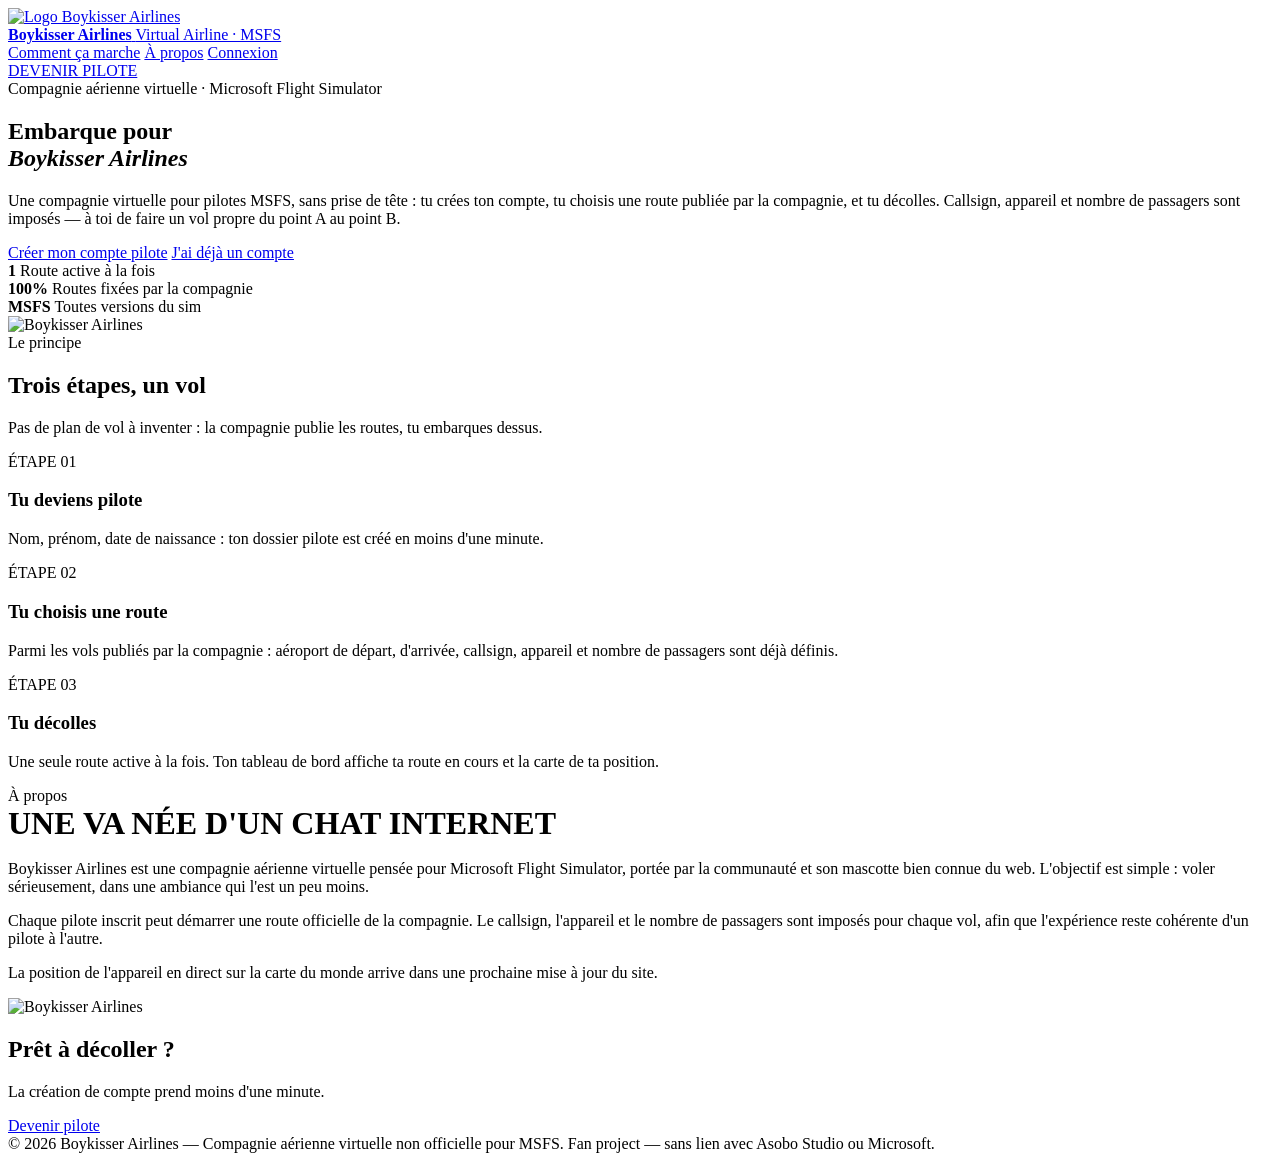
==== index.html @ 0df190fe "Add files via upload" ====
<!DOCTYPE html>
<html lang="fr">
<head>
<meta charset="UTF-8">
<meta name="viewport" content="width=device-width, initial-scale=1.0">
<title>Boykisser Airlines — Compagnie aérienne virtuelle MSFS</title>
<link rel="icon" href="assets/logo.png">
<link rel="stylesheet" href="css/style.css">
</head>
<body>

<header class="topbar">
  <div class="topbar__inner">
    <a href="index.html" class="brand">
      <img src="assets/logo.png" alt="Logo Boykisser Airlines">
      <div class="brand__text">
        <strong>Boykisser Airlines</strong>
        <span>Virtual Airline · MSFS</span>
      </div>
    </a>
    <nav class="nav-links">
      <a href="index.html#comment-ca-marche">Comment ça marche</a>
      <a href="index.html#a-propos">À propos</a>
      <a href="login.html">Connexion</a>
    </nav>
    <a href="register.html" class="btn btn--pilote">DEVENIR PILOTE</a>
  </div>
</header>

<section class="hero">
  <div class="container hero__grid">
    <div>
      <div class="eyebrow">Compagnie aérienne virtuelle · Microsoft Flight Simulator</div>
      <h1>Embarque pour<br><em>Boykisser Airlines</em></h1>
      <p class="lead">
        Une compagnie virtuelle pour pilotes MSFS, sans prise de tête : tu crées ton compte,
        tu choisis une route publiée par la compagnie, et tu décolles. Callsign, appareil et
        nombre de passagers sont imposés — à toi de faire un vol propre du point A au point B.
      </p>
      <div class="hero__cta">
        <a href="register.html" class="btn btn--gold">Créer mon compte pilote</a>
        <a href="login.html" class="btn btn--outline">J'ai déjà un compte</a>
      </div>

      <div class="stat-strip">
        <div>
          <strong>1</strong>
          <span>Route active à la fois</span>
        </div>
        <div>
          <strong>100%</strong>
          <span>Routes fixées par la compagnie</span>
        </div>
        <div>
          <strong>MSFS</strong>
          <span>Toutes versions du sim</span>
        </div>
      </div>
    </div>

    <div class="hero__art">
      <img class="sticker" src="assets/logo.png" alt="Boykisser Airlines">
    </div>
  </div>
</section>

<section id="comment-ca-marche">
  <div class="container">
    <div class="section-head">
      <div class="eyebrow">Le principe</div>
      <h2>Trois étapes, un vol</h2>
      <p>Pas de plan de vol à inventer : la compagnie publie les routes, tu embarques dessus.</p>
    </div>
    <div class="steps">
      <div class="step">
        <span class="leg">ÉTAPE 01</span>
        <h3>Tu deviens pilote</h3>
        <p>Nom, prénom, date de naissance : ton dossier pilote est créé en moins d'une minute.</p>
      </div>
      <div class="step">
        <span class="leg">ÉTAPE 02</span>
        <h3>Tu choisis une route</h3>
        <p>Parmi les vols publiés par la compagnie : aéroport de départ, d'arrivée, callsign,
        appareil et nombre de passagers sont déjà définis.</p>
      </div>
      <div class="step">
        <span class="leg">ÉTAPE 03</span>
        <h3>Tu décolles</h3>
        <p>Une seule route active à la fois. Ton tableau de bord affiche ta route en cours
        et la carte de ta position.</p>
      </div>
    </div>
  </div>
</section>

<section class="about" id="a-propos">
  <div class="container about__grid">
    <div>
      <div class="eyebrow">À propos</div>
      <h2 style="font-family:var(--font-display);font-size:32px;text-transform:uppercase;margin:0 0 18px;">
        Une VA née d'un chat internet
      </h2>
      <p>
        Boykisser Airlines est une compagnie aérienne virtuelle pensée pour Microsoft Flight
        Simulator, portée par la communauté et son mascotte bien connue du web. L'objectif est
        simple : voler sérieusement, dans une ambiance qui l'est un peu moins.
      </p>
      <p>
        Chaque pilote inscrit peut démarrer une route officielle de la compagnie. Le callsign,
        l'appareil et le nombre de passagers sont imposés pour chaque vol, afin que l'expérience
        reste cohérente d'un pilote à l'autre.
      </p>
      <p>
        La position de l'appareil en direct sur la carte du monde arrive dans une prochaine
        mise à jour du site.
      </p>
    </div>
    <img src="assets/logo.png" alt="Boykisser Airlines">
  </div>
</section>

<section class="cta-band">
  <div class="container">
    <h2>Prêt à décoller ?</h2>
    <p>La création de compte prend moins d'une minute.</p>
    <a href="register.html" class="btn btn--gold">Devenir pilote</a>
  </div>
</section>

<footer>
  <div class="container footer__inner">
    <span>© 2026 Boykisser Airlines — Compagnie aérienne virtuelle non officielle pour MSFS.</span>
    <span>Fan project — sans lien avec Asobo Studio ou Microsoft.</span>
  </div>
</footer>

</body>
</html>
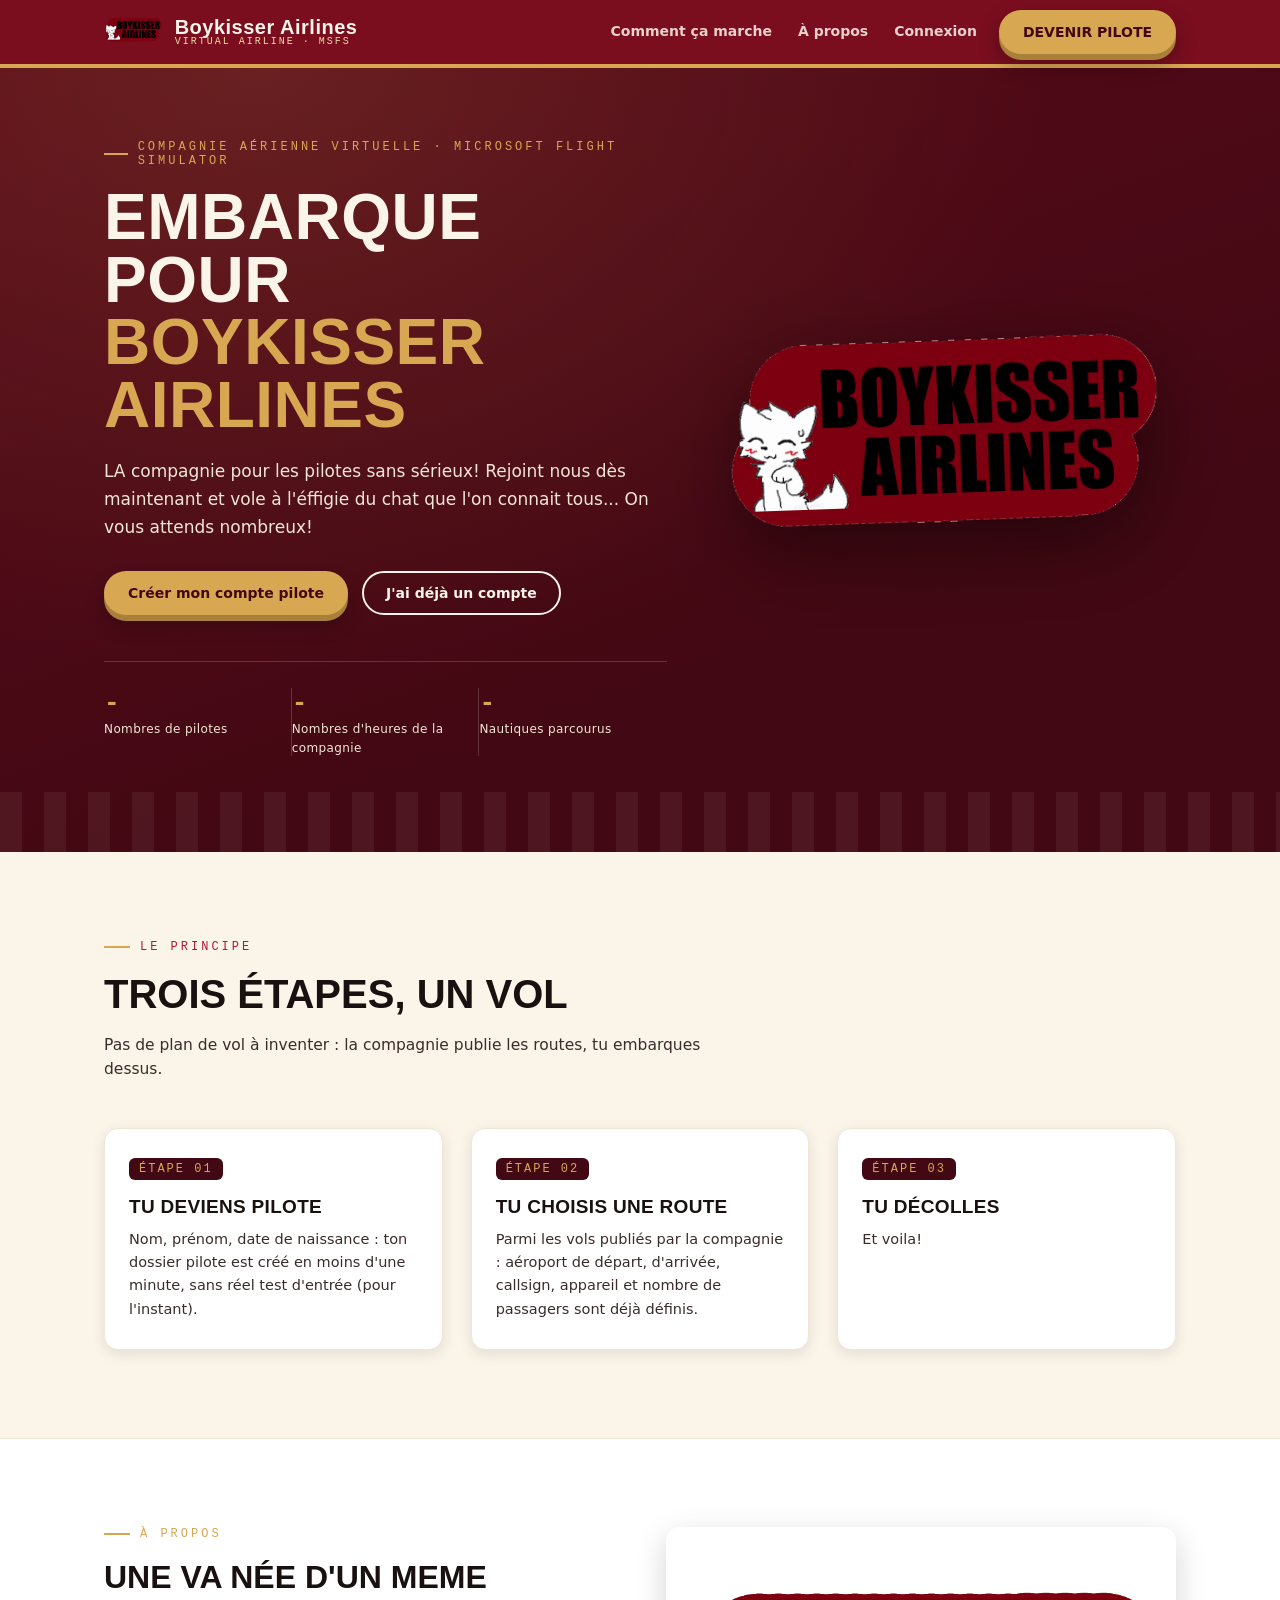
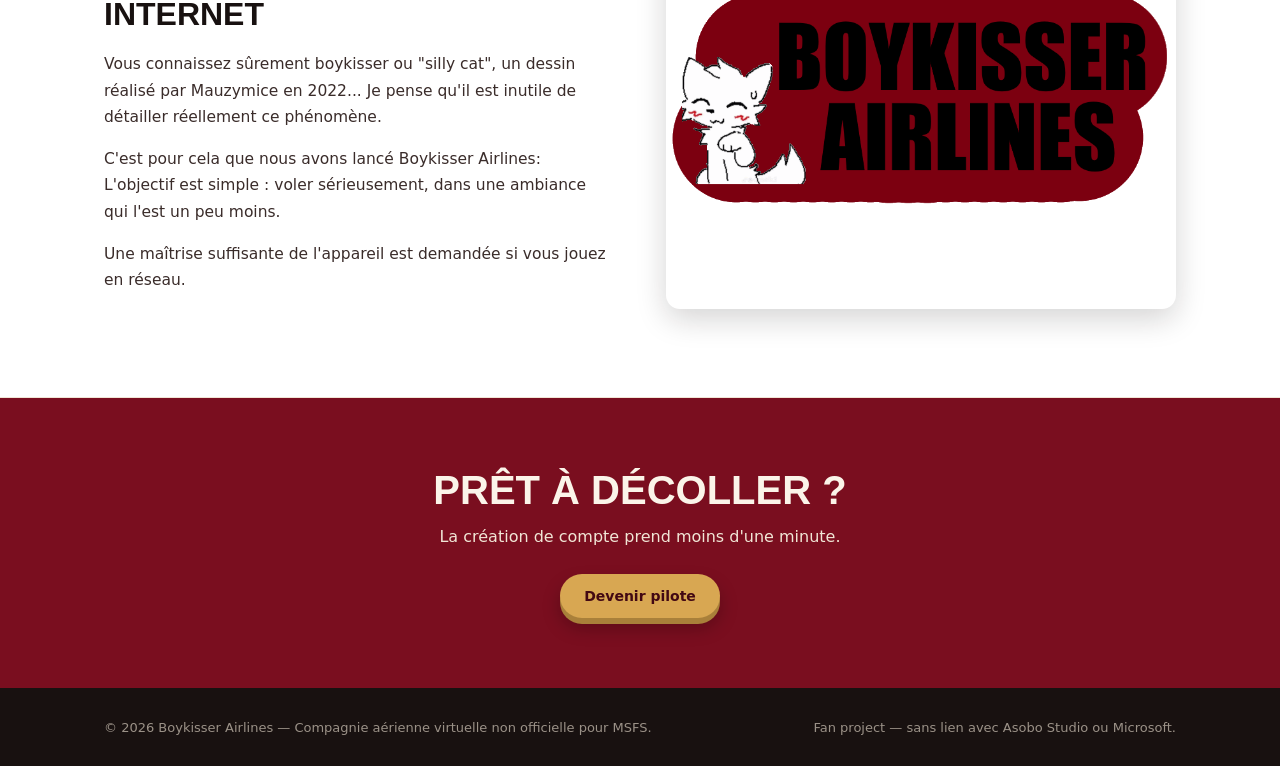
==== commit 3c6d8898: "Update index.html" ====
--- a/index.html
+++ b/index.html
@@ -4,15 +4,15 @@
 <meta charset="UTF-8">
 <meta name="viewport" content="width=device-width, initial-scale=1.0">
 <title>Boykisser Airlines — Compagnie aérienne virtuelle MSFS</title>
-<link rel="icon" href="assets/logo.png">
-<link rel="stylesheet" href="css/style.css">
+<link rel="icon" href="logo.png">
+<link rel="stylesheet" href="style.css">
 </head>
 <body>
 
 <header class="topbar">
   <div class="topbar__inner">
     <a href="index.html" class="brand">
-      <img src="assets/logo.png" alt="Logo Boykisser Airlines">
+      <img src="logo.png" alt="Logo Boykisser Airlines">
       <div class="brand__text">
         <strong>Boykisser Airlines</strong>
         <span>Virtual Airline · MSFS</span>
@@ -33,9 +33,9 @@
       <div class="eyebrow">Compagnie aérienne virtuelle · Microsoft Flight Simulator</div>
       <h1>Embarque pour<br><em>Boykisser Airlines</em></h1>
       <p class="lead">
-        Une compagnie virtuelle pour pilotes MSFS, sans prise de tête : tu crées ton compte,
-        tu choisis une route publiée par la compagnie, et tu décolles. Callsign, appareil et
-        nombre de passagers sont imposés — à toi de faire un vol propre du point A au point B.
+        LA compagnie pour les pilotes sans sérieux! Rejoint nous dès maintenant
+        et vole à l'éffigie du chat que l'on connait tous...
+        On vous attends nombreux!
       </p>
       <div class="hero__cta">
         <a href="register.html" class="btn btn--gold">Créer mon compte pilote</a>
@@ -44,22 +44,22 @@
 
       <div class="stat-strip">
         <div>
-          <strong>1</strong>
-          <span>Route active à la fois</span>
+          <strong>-</strong>
+          <span>Nombres de pilotes</span>
         </div>
         <div>
-          <strong>100%</strong>
-          <span>Routes fixées par la compagnie</span>
+          <strong>-</strong>
+          <span>Nombres d'heures de la compagnie</span>
         </div>
         <div>
-          <strong>MSFS</strong>
-          <span>Toutes versions du sim</span>
+          <strong>-</strong>
+          <span>Nautiques parcourus</span>
         </div>
       </div>
     </div>
 
     <div class="hero__art">
-      <img class="sticker" src="assets/logo.png" alt="Boykisser Airlines">
+      <img class="sticker" src="logo.png" alt="Boykisser Airlines">
     </div>
   </div>
 </section>
@@ -75,7 +75,7 @@
       <div class="step">
         <span class="leg">ÉTAPE 01</span>
         <h3>Tu deviens pilote</h3>
-        <p>Nom, prénom, date de naissance : ton dossier pilote est créé en moins d'une minute.</p>
+        <p>Nom, prénom, date de naissance : ton dossier pilote est créé en moins d'une minute, sans réel test d'entrée (pour l'instant).</p>
       </div>
       <div class="step">
         <span class="leg">ÉTAPE 02</span>
@@ -86,8 +86,7 @@
       <div class="step">
         <span class="leg">ÉTAPE 03</span>
         <h3>Tu décolles</h3>
-        <p>Une seule route active à la fois. Ton tableau de bord affiche ta route en cours
-        et la carte de ta position.</p>
+        <p>Et voila!</p>
       </div>
     </div>
   </div>
@@ -98,24 +97,21 @@
     <div>
       <div class="eyebrow">À propos</div>
       <h2 style="font-family:var(--font-display);font-size:32px;text-transform:uppercase;margin:0 0 18px;">
-        Une VA née d'un chat internet
+        Une VA née d'un meme internet
       </h2>
       <p>
-        Boykisser Airlines est une compagnie aérienne virtuelle pensée pour Microsoft Flight
-        Simulator, portée par la communauté et son mascotte bien connue du web. L'objectif est
-        simple : voler sérieusement, dans une ambiance qui l'est un peu moins.
+        Vous connaissez sûrement boykisser ou "silly cat", un dessin réalisé par Mauzymice en 2022...
+        Je pense qu'il est inutile de détailler réellement ce phénomène.
       </p>
       <p>
-        Chaque pilote inscrit peut démarrer une route officielle de la compagnie. Le callsign,
-        l'appareil et le nombre de passagers sont imposés pour chaque vol, afin que l'expérience
-        reste cohérente d'un pilote à l'autre.
+        C'est pour cela que nous avons lancé Boykisser Airlines:
+        L'objectif est simple : voler sérieusement, dans une ambiance qui l'est un peu moins.
       </p>
       <p>
-        La position de l'appareil en direct sur la carte du monde arrive dans une prochaine
-        mise à jour du site.
+        Une maîtrise suffisante de l'appareil est demandée si vous jouez en réseau.
       </p>
     </div>
-    <img src="assets/logo.png" alt="Boykisser Airlines">
+    <img src="logo.png" alt="Boykisser Airlines">
   </div>
 </section>
 
--- a/style.css
+++ b/style.css
@@ -0,0 +1,847 @@
+/* ==========================================================
+   BOYKISSER AIRLINES — Design system
+   Palette dérivée du logo (maroon profond) + accent laiton
+   type "carte d'embarquement" / "panneau d'aéroport à volets"
+   ========================================================== */
+
+@import url('https://fonts.googleapis.com/css2?family=Anton&family=Space+Mono:wght@400;700&family=Inter:wght@400;500;600;700;800&display=swap');
+
+:root{
+  --maroon-900:#420813;
+  --maroon-800:#590A19;
+  --maroon-700:#7A0E1F;   /* couleur de marque, tirée du logo */
+  --maroon-600:#8F1226;
+  --maroon-accent:#B3182F;
+
+  --ink:#181110;
+  --ink-soft:#3A2C2A;
+
+  --cream:#FBF4E9;        /* fond clair "papier" */
+  --paper:#FFFFFF;
+  --paper-dim:#F1E6D6;
+
+  --gold:#D8A752;         /* accent laiton, billets/tampons */
+  --gold-soft:#EFD9A6;
+
+  --ok:#2F8F5B;
+  --ok-bg:#E4F3EA;
+  --danger:#B3182F;
+
+  --font-display:'Anton', 'Arial Narrow', sans-serif;
+  --font-body:'Inter', system-ui, sans-serif;
+  --font-mono:'Space Mono', ui-monospace, monospace;
+
+  --radius-card:14px;
+  --shadow-card:0 10px 30px rgba(24,17,16,.18);
+  --shadow-soft:0 4px 14px rgba(24,17,16,.10);
+}
+
+*{box-sizing:border-box;}
+html{scroll-behavior:smooth;}
+body{
+  margin:0;
+  font-family:var(--font-body);
+  color:var(--ink);
+  background:var(--cream);
+  -webkit-font-smoothing:antialiased;
+}
+img{max-width:100%;display:block;}
+a{color:inherit;text-decoration:none;}
+button{font-family:inherit;cursor:pointer;}
+
+:focus-visible{
+  outline:3px solid var(--gold);
+  outline-offset:2px;
+}
+
+.container{
+  width:100%;
+  max-width:1120px;
+  margin:0 auto;
+  padding:0 24px;
+}
+
+/* ---------- topbar ---------- */
+.topbar{
+  position:sticky;
+  top:0;
+  z-index:50;
+  background:var(--maroon-700);
+  border-bottom:4px solid var(--gold);
+}
+.topbar__inner{
+  display:flex;
+  align-items:center;
+  gap:20px;
+  padding:10px 24px;
+  max-width:1120px;
+  margin:0 auto;
+}
+.brand{
+  display:flex;
+  align-items:center;
+  gap:12px;
+  margin-right:auto;
+}
+.brand img{
+  height:44px;
+  width:auto;
+}
+.brand__text{
+  display:flex;
+  flex-direction:column;
+  line-height:1;
+}
+.brand__text strong{
+  font-family:var(--font-display);
+  font-size:20px;
+  letter-spacing:.5px;
+  color:var(--cream);
+}
+.brand__text span{
+  font-family:var(--font-mono);
+  font-size:10px;
+  letter-spacing:2px;
+  color:var(--gold-soft);
+  text-transform:uppercase;
+}
+.nav-links{
+  display:flex;
+  gap:22px;
+  align-items:center;
+}
+.nav-links a{
+  font-size:14px;
+  font-weight:600;
+  color:var(--cream);
+  opacity:.85;
+  padding:6px 2px;
+  border-bottom:2px solid transparent;
+  transition:opacity .15s, border-color .15s;
+}
+.nav-links a:hover{opacity:1;border-color:var(--gold);}
+
+.btn{
+  display:inline-flex;
+  align-items:center;
+  justify-content:center;
+  gap:8px;
+  font-family:var(--font-body);
+  font-weight:700;
+  font-size:14px;
+  padding:12px 22px;
+  border-radius:999px;
+  border:2px solid transparent;
+  transition:transform .12s ease, box-shadow .12s ease, background .15s, color .15s;
+  white-space:nowrap;
+}
+.btn:hover{transform:translateY(-1px);}
+.btn:active{transform:translateY(0);}
+
+.btn--gold{
+  background:var(--gold);
+  color:var(--maroon-900);
+  box-shadow:0 6px 0 #A9803A, 0 10px 18px rgba(0,0,0,.25);
+}
+.btn--gold:hover{box-shadow:0 4px 0 #A9803A, 0 8px 14px rgba(0,0,0,.25);}
+
+.btn--outline{
+  background:transparent;
+  border-color:var(--cream);
+  color:var(--cream);
+}
+.btn--outline:hover{background:rgba(251,244,233,.1);}
+
+.btn--dark{
+  background:var(--ink);
+  color:var(--cream);
+}
+.btn--dark:hover{background:var(--ink-soft);}
+
+.btn--full{width:100%;}
+.btn--sm{padding:9px 16px;font-size:13px;}
+
+.btn--pilote{
+  position:relative;
+  background:var(--gold);
+  color:var(--maroon-900);
+  box-shadow:0 6px 0 #A9803A, 0 10px 22px rgba(0,0,0,.3);
+  animation:pulse-pilote 2.4s ease-in-out infinite;
+}
+@keyframes pulse-pilote{
+  0%,100%{box-shadow:0 6px 0 #A9803A, 0 10px 22px rgba(0,0,0,.3);}
+  50%{box-shadow:0 6px 0 #A9803A, 0 10px 26px rgba(216,167,82,.55);}
+}
+@media (prefers-reduced-motion: reduce){
+  .btn--pilote{animation:none;}
+}
+
+/* ---------- hero ---------- */
+.hero{
+  background:
+    radial-gradient(ellipse at 20% 0%, rgba(216,167,82,.14), transparent 55%),
+    linear-gradient(160deg, var(--maroon-800), var(--maroon-900) 70%);
+  color:var(--cream);
+  padding:72px 0 96px;
+  position:relative;
+  overflow:hidden;
+}
+.hero::after{
+  content:"";
+  position:absolute;
+  inset:auto 0 0 0;
+  height:60px;
+  background:repeating-linear-gradient(90deg, var(--cream) 0 22px, transparent 22px 44px);
+  opacity:.06;
+}
+.hero__grid{
+  display:grid;
+  grid-template-columns:1.1fr .9fr;
+  gap:48px;
+  align-items:center;
+}
+.eyebrow{
+  font-family:var(--font-mono);
+  font-size:12px;
+  letter-spacing:3px;
+  text-transform:uppercase;
+  color:var(--gold);
+  display:flex;
+  align-items:center;
+  gap:10px;
+  margin-bottom:18px;
+}
+.eyebrow::before{
+  content:"";
+  width:26px;height:2px;background:var(--gold);
+}
+.hero h1{
+  font-family:var(--font-display);
+  font-size:clamp(38px,6vw,64px);
+  line-height:.98;
+  letter-spacing:.5px;
+  margin:0 0 20px;
+  text-transform:uppercase;
+}
+.hero h1 em{
+  font-style:normal;
+  color:var(--gold);
+}
+.hero p.lead{
+  font-size:17px;
+  line-height:1.65;
+  color:var(--paper-dim);
+  max-width:52ch;
+  margin:0 0 30px;
+}
+.hero__cta{
+  display:flex;
+  gap:14px;
+  flex-wrap:wrap;
+}
+.hero__art{
+  display:flex;
+  justify-content:center;
+}
+.sticker{
+  max-width:440px;
+  filter:drop-shadow(0 24px 40px rgba(0,0,0,.45));
+  transform:rotate(-2deg);
+}
+
+.stat-strip{
+  display:grid;
+  grid-template-columns:repeat(3,1fr);
+  gap:0;
+  margin-top:46px;
+  border-top:1px solid rgba(251,244,233,.18);
+  padding-top:26px;
+}
+.stat-strip div{
+  border-right:1px solid rgba(251,244,233,.18);
+  padding-right:18px;
+}
+.stat-strip div:last-child{border-right:none;}
+.stat-strip strong{
+  display:block;
+  font-family:var(--font-mono);
+  font-size:26px;
+  color:var(--gold);
+}
+.stat-strip span{
+  font-size:12px;
+  color:var(--paper-dim);
+  letter-spacing:.4px;
+}
+
+/* ---------- sections ---------- */
+section{padding:88px 0;}
+.section-head{
+  max-width:640px;
+  margin:0 0 46px;
+}
+.section-head .eyebrow{color:var(--maroon-accent);}
+.section-head h2{
+  font-family:var(--font-display);
+  font-size:clamp(28px,4vw,40px);
+  text-transform:uppercase;
+  margin:0 0 12px;
+  color:var(--ink);
+}
+.section-head p{
+  color:var(--ink-soft);
+  line-height:1.6;
+  font-size:15.5px;
+}
+
+.steps{
+  display:grid;
+  grid-template-columns:repeat(3,1fr);
+  gap:28px;
+}
+.step{
+  background:var(--paper);
+  border-radius:var(--radius-card);
+  padding:28px 24px;
+  box-shadow:var(--shadow-soft);
+  border:1px solid var(--paper-dim);
+  position:relative;
+}
+.step .leg{
+  font-family:var(--font-mono);
+  font-size:12px;
+  letter-spacing:2px;
+  color:var(--gold);
+  background:var(--maroon-900);
+  display:inline-block;
+  padding:4px 10px;
+  border-radius:6px;
+  margin-bottom:16px;
+}
+.step h3{
+  font-family:var(--font-display);
+  font-size:19px;
+  text-transform:uppercase;
+  margin:0 0 10px;
+  letter-spacing:.3px;
+}
+.step p{
+  color:var(--ink-soft);
+  font-size:14.5px;
+  line-height:1.6;
+  margin:0;
+}
+
+.about{
+  background:var(--paper);
+  border-top:1px solid var(--paper-dim);
+  border-bottom:1px solid var(--paper-dim);
+}
+.about__grid{
+  display:grid;
+  grid-template-columns:1fr 1fr;
+  gap:52px;
+  align-items:center;
+}
+.about__grid img{
+  border-radius:var(--radius-card);
+  box-shadow:var(--shadow-card);
+}
+.about__grid p{
+  color:var(--ink-soft);
+  line-height:1.7;
+  font-size:15.5px;
+}
+.about__grid p + p{margin-top:14px;}
+
+.cta-band{
+  background:var(--maroon-700);
+  color:var(--cream);
+  text-align:center;
+  padding:70px 0;
+}
+.cta-band h2{
+  font-family:var(--font-display);
+  font-size:clamp(26px,4vw,40px);
+  text-transform:uppercase;
+  margin:0 0 14px;
+}
+.cta-band p{
+  color:var(--paper-dim);
+  margin:0 0 28px;
+}
+
+footer{
+  background:var(--ink);
+  color:var(--paper-dim);
+  padding:32px 0;
+  font-size:13px;
+}
+.footer__inner{
+  display:flex;
+  justify-content:space-between;
+  align-items:center;
+  flex-wrap:wrap;
+  gap:14px;
+}
+.footer__inner span{opacity:.6;}
+
+/* ---------- boarding-pass style auth pages ---------- */
+.auth-wrap{
+  min-height:calc(100vh - 76px);
+  display:flex;
+  align-items:center;
+  justify-content:center;
+  padding:56px 20px;
+  background:
+    linear-gradient(160deg, var(--maroon-800), var(--maroon-900) 75%);
+}
+.boarding-pass{
+  width:100%;
+  max-width:460px;
+  background:var(--paper);
+  border-radius:18px;
+  box-shadow:var(--shadow-card);
+  overflow:hidden;
+}
+.boarding-pass__head{
+  background:var(--maroon-700);
+  color:var(--cream);
+  padding:22px 26px;
+  display:flex;
+  align-items:center;
+  gap:14px;
+  border-bottom:3px dashed var(--gold);
+}
+.boarding-pass__head img{height:38px;}
+.boarding-pass__head div strong{
+  font-family:var(--font-display);
+  font-size:18px;
+  letter-spacing:.4px;
+  display:block;
+}
+.boarding-pass__head div span{
+  font-family:var(--font-mono);
+  font-size:10.5px;
+  color:var(--gold-soft);
+  letter-spacing:1.5px;
+}
+.boarding-pass__body{
+  padding:30px 26px 32px;
+}
+.boarding-pass__body h1{
+  font-family:var(--font-display);
+  font-size:24px;
+  text-transform:uppercase;
+  margin:0 0 6px;
+}
+.boarding-pass__body p.sub{
+  color:var(--ink-soft);
+  font-size:14px;
+  margin:0 0 24px;
+}
+
+.field{margin-bottom:16px;}
+.field label{
+  display:block;
+  font-size:12px;
+  font-weight:700;
+  letter-spacing:.6px;
+  text-transform:uppercase;
+  color:var(--ink-soft);
+  margin-bottom:6px;
+}
+.field input, .field select, .field textarea{
+  width:100%;
+  padding:12px 14px;
+  border:2px solid var(--paper-dim);
+  border-radius:10px;
+  font-family:var(--font-body);
+  font-size:14.5px;
+  background:var(--cream);
+  color:var(--ink);
+  transition:border-color .15s, background .15s;
+}
+.field input:focus, .field select:focus, .field textarea:focus{
+  border-color:var(--gold);
+  background:var(--paper);
+  outline:none;
+}
+.field-row{
+  display:grid;
+  grid-template-columns:1fr 1fr;
+  gap:14px;
+}
+
+.form-msg{
+  font-size:13.5px;
+  padding:11px 14px;
+  border-radius:10px;
+  margin-bottom:16px;
+  display:none;
+  line-height:1.5;
+}
+.form-msg.show{display:block;}
+.form-msg.error{background:#FBE4E7;color:var(--danger);}
+.form-msg.ok{background:var(--ok-bg);color:var(--ok);}
+
+.switch-link{
+  text-align:center;
+  margin-top:20px;
+  font-size:13.5px;
+  color:var(--ink-soft);
+}
+.switch-link a{color:var(--maroon-accent);font-weight:700;}
+
+/* ---------- dashboard ---------- */
+.dash{
+  background:var(--cream);
+  min-height:calc(100vh - 76px);
+  padding:40px 0 70px;
+}
+.dash__head{
+  display:flex;
+  justify-content:space-between;
+  align-items:flex-end;
+  gap:20px;
+  margin-bottom:32px;
+  flex-wrap:wrap;
+}
+.dash__head h1{
+  font-family:var(--font-display);
+  font-size:32px;
+  text-transform:uppercase;
+  margin:0 0 6px;
+}
+.dash__head p{
+  color:var(--ink-soft);
+  margin:0;
+  font-size:14.5px;
+}
+.pilot-id{
+  font-family:var(--font-mono);
+  background:var(--ink);
+  color:var(--gold);
+  padding:8px 14px;
+  border-radius:8px;
+  font-size:12.5px;
+  letter-spacing:1px;
+}
+
+.card{
+  background:var(--paper);
+  border-radius:var(--radius-card);
+  border:1px solid var(--paper-dim);
+  box-shadow:var(--shadow-soft);
+}
+
+.active-route{
+  padding:0;
+  overflow:hidden;
+  margin-bottom:36px;
+}
+.active-route__strip{
+  background:var(--maroon-700);
+  color:var(--cream);
+  padding:16px 24px;
+  display:flex;
+  align-items:center;
+  justify-content:space-between;
+  flex-wrap:wrap;
+  gap:10px;
+}
+.active-route__strip .tag{
+  font-family:var(--font-mono);
+  font-size:11px;
+  letter-spacing:2px;
+  background:var(--ok);
+  color:#fff;
+  padding:4px 10px;
+  border-radius:6px;
+}
+.active-route__body{
+  padding:26px 24px;
+}
+.route-line{
+  display:flex;
+  align-items:center;
+  gap:18px;
+  margin-bottom:22px;
+}
+.route-line .apt{
+  font-family:var(--font-mono);
+  font-size:34px;
+  font-weight:700;
+  letter-spacing:1px;
+}
+.route-line .apt small{
+  display:block;
+  font-family:var(--font-body);
+  font-size:11px;
+  font-weight:600;
+  color:var(--ink-soft);
+  letter-spacing:.5px;
+  text-transform:uppercase;
+}
+.route-line .path{
+  flex:1;
+  height:2px;
+  background:repeating-linear-gradient(90deg, var(--gold) 0 8px, transparent 8px 16px);
+  position:relative;
+}
+.route-line .path::after{
+  content:"✈";
+  position:absolute;
+  left:50%;
+  top:50%;
+  transform:translate(-50%,-58%);
+  font-size:20px;
+  color:var(--maroon-accent);
+}
+.route-meta{
+  display:grid;
+  grid-template-columns:repeat(4,1fr);
+  gap:16px;
+  margin-bottom:24px;
+}
+.route-meta div{
+  background:var(--cream);
+  border-radius:10px;
+  padding:12px 14px;
+}
+.route-meta span{
+  display:block;
+  font-size:11px;
+  text-transform:uppercase;
+  letter-spacing:.5px;
+  color:var(--ink-soft);
+  margin-bottom:4px;
+}
+.route-meta strong{
+  font-family:var(--font-mono);
+  font-size:15px;
+}
+
+.map-box{
+  height:320px;
+  border-radius:12px;
+  overflow:hidden;
+  border:1px solid var(--paper-dim);
+  position:relative;
+  background:var(--paper-dim);
+}
+.map-box .map-note{
+  position:absolute;
+  z-index:400;
+  left:12px;
+  bottom:12px;
+  background:rgba(24,17,16,.85);
+  color:var(--cream);
+  font-size:11.5px;
+  padding:8px 12px;
+  border-radius:8px;
+  font-family:var(--font-mono);
+  letter-spacing:.3px;
+}
+
+.empty-state{
+  text-align:center;
+  padding:60px 30px;
+  color:var(--ink-soft);
+}
+.empty-state h3{
+  font-family:var(--font-display);
+  font-size:22px;
+  text-transform:uppercase;
+  color:var(--ink);
+  margin:14px 0 8px;
+}
+
+.flights-head{
+  display:flex;
+  align-items:center;
+  justify-content:space-between;
+  margin-bottom:18px;
+  flex-wrap:wrap;
+  gap:10px;
+}
+.flights-head h2{
+  font-family:var(--font-display);
+  font-size:22px;
+  text-transform:uppercase;
+  margin:0;
+}
+
+.flight-grid{
+  display:grid;
+  grid-template-columns:repeat(auto-fill,minmax(280px,1fr));
+  gap:20px;
+}
+.flight-card{
+  position:relative;
+  background:var(--paper);
+  border-radius:14px;
+  border:1px solid var(--paper-dim);
+  box-shadow:var(--shadow-soft);
+  overflow:hidden;
+  display:flex;
+  flex-direction:column;
+}
+.flight-card__top{
+  background:var(--ink);
+  color:var(--gold);
+  font-family:var(--font-mono);
+  font-size:12.5px;
+  letter-spacing:1.5px;
+  padding:10px 16px;
+  display:flex;
+  justify-content:space-between;
+}
+.flight-card__body{
+  padding:18px 16px 20px;
+  flex:1;
+  display:flex;
+  flex-direction:column;
+}
+.flight-card .route-line{margin-bottom:16px;}
+.flight-card .route-line .apt{font-size:24px;}
+.flight-card .route-meta{
+  grid-template-columns:repeat(2,1fr);
+  margin-bottom:18px;
+}
+.flight-card .btn{margin-top:auto;}
+
+.badge{
+  display:inline-block;
+  font-size:11px;
+  font-weight:700;
+  letter-spacing:.4px;
+  padding:4px 10px;
+  border-radius:999px;
+  text-transform:uppercase;
+}
+.badge--ok{background:var(--ok-bg);color:var(--ok);}
+.badge--muted{background:var(--paper-dim);color:var(--ink-soft);}
+
+.two-col{
+  display:grid;
+  grid-template-columns:1.3fr .9fr;
+  gap:28px;
+  align-items:start;
+}
+
+.top-nav-slim{
+  display:flex;
+  align-items:center;
+  gap:16px;
+}
+.top-nav-slim span{
+  font-size:13.5px;
+  color:var(--cream);
+  opacity:.9;
+}
+
+/* ---------- admin ---------- */
+.admin-shell{
+  background:var(--cream);
+  min-height:calc(100vh - 76px);
+  padding:40px 0 80px;
+}
+.admin-shell h1{
+  font-family:var(--font-display);
+  font-size:30px;
+  text-transform:uppercase;
+  margin:0 0 6px;
+}
+.admin-shell > .container > p.sub{
+  color:var(--ink-soft);
+  margin:0 0 32px;
+}
+.admin-grid{
+  display:grid;
+  grid-template-columns:.85fr 1.15fr;
+  gap:28px;
+  align-items:start;
+}
+.admin-card{
+  background:var(--paper);
+  border-radius:14px;
+  border:1px solid var(--paper-dim);
+  box-shadow:var(--shadow-soft);
+  padding:24px;
+}
+.admin-card h2{
+  font-family:var(--font-display);
+  font-size:19px;
+  text-transform:uppercase;
+  margin:0 0 18px;
+}
+.table-wrap{overflow-x:auto;}
+table{
+  width:100%;
+  border-collapse:collapse;
+  font-size:13.5px;
+}
+th,td{
+  text-align:left;
+  padding:10px 12px;
+  border-bottom:1px solid var(--paper-dim);
+  white-space:nowrap;
+}
+th{
+  font-family:var(--font-mono);
+  font-size:11px;
+  letter-spacing:1px;
+  text-transform:uppercase;
+  color:var(--ink-soft);
+}
+td .callsign{
+  font-family:var(--font-mono);
+  font-weight:700;
+  background:var(--ink);
+  color:var(--gold);
+  padding:3px 8px;
+  border-radius:6px;
+  font-size:12px;
+}
+.del-btn{
+  background:none;
+  border:1px solid var(--danger);
+  color:var(--danger);
+  padding:6px 10px;
+  border-radius:8px;
+  font-size:12px;
+  font-weight:700;
+}
+.del-btn:hover{background:var(--danger);color:#fff;}
+
+.gate{
+  max-width:420px;
+  margin:80px auto;
+  text-align:center;
+}
+.gate .card{padding:40px 30px;}
+
+/* ---------- utility ---------- */
+.hidden{display:none !important;}
+.loader{
+  display:flex;
+  align-items:center;
+  justify-content:center;
+  padding:60px 0;
+  color:var(--ink-soft);
+  font-family:var(--font-mono);
+  font-size:13px;
+  letter-spacing:1px;
+}
+
+@media (max-width: 880px){
+  .hero__grid, .about__grid, .two-col, .admin-grid{grid-template-columns:1fr;}
+  .hero__art{order:-1;}
+  .stat-strip{grid-template-columns:1fr;gap:14px;}
+  .stat-strip div{border-right:none;border-bottom:1px solid rgba(251,244,233,.18);padding-bottom:14px;}
+  .nav-links{display:none;}
+  .steps{grid-template-columns:1fr;}
+  .route-meta{grid-template-columns:repeat(2,1fr);}
+  .dash__head{align-items:flex-start;}
+}
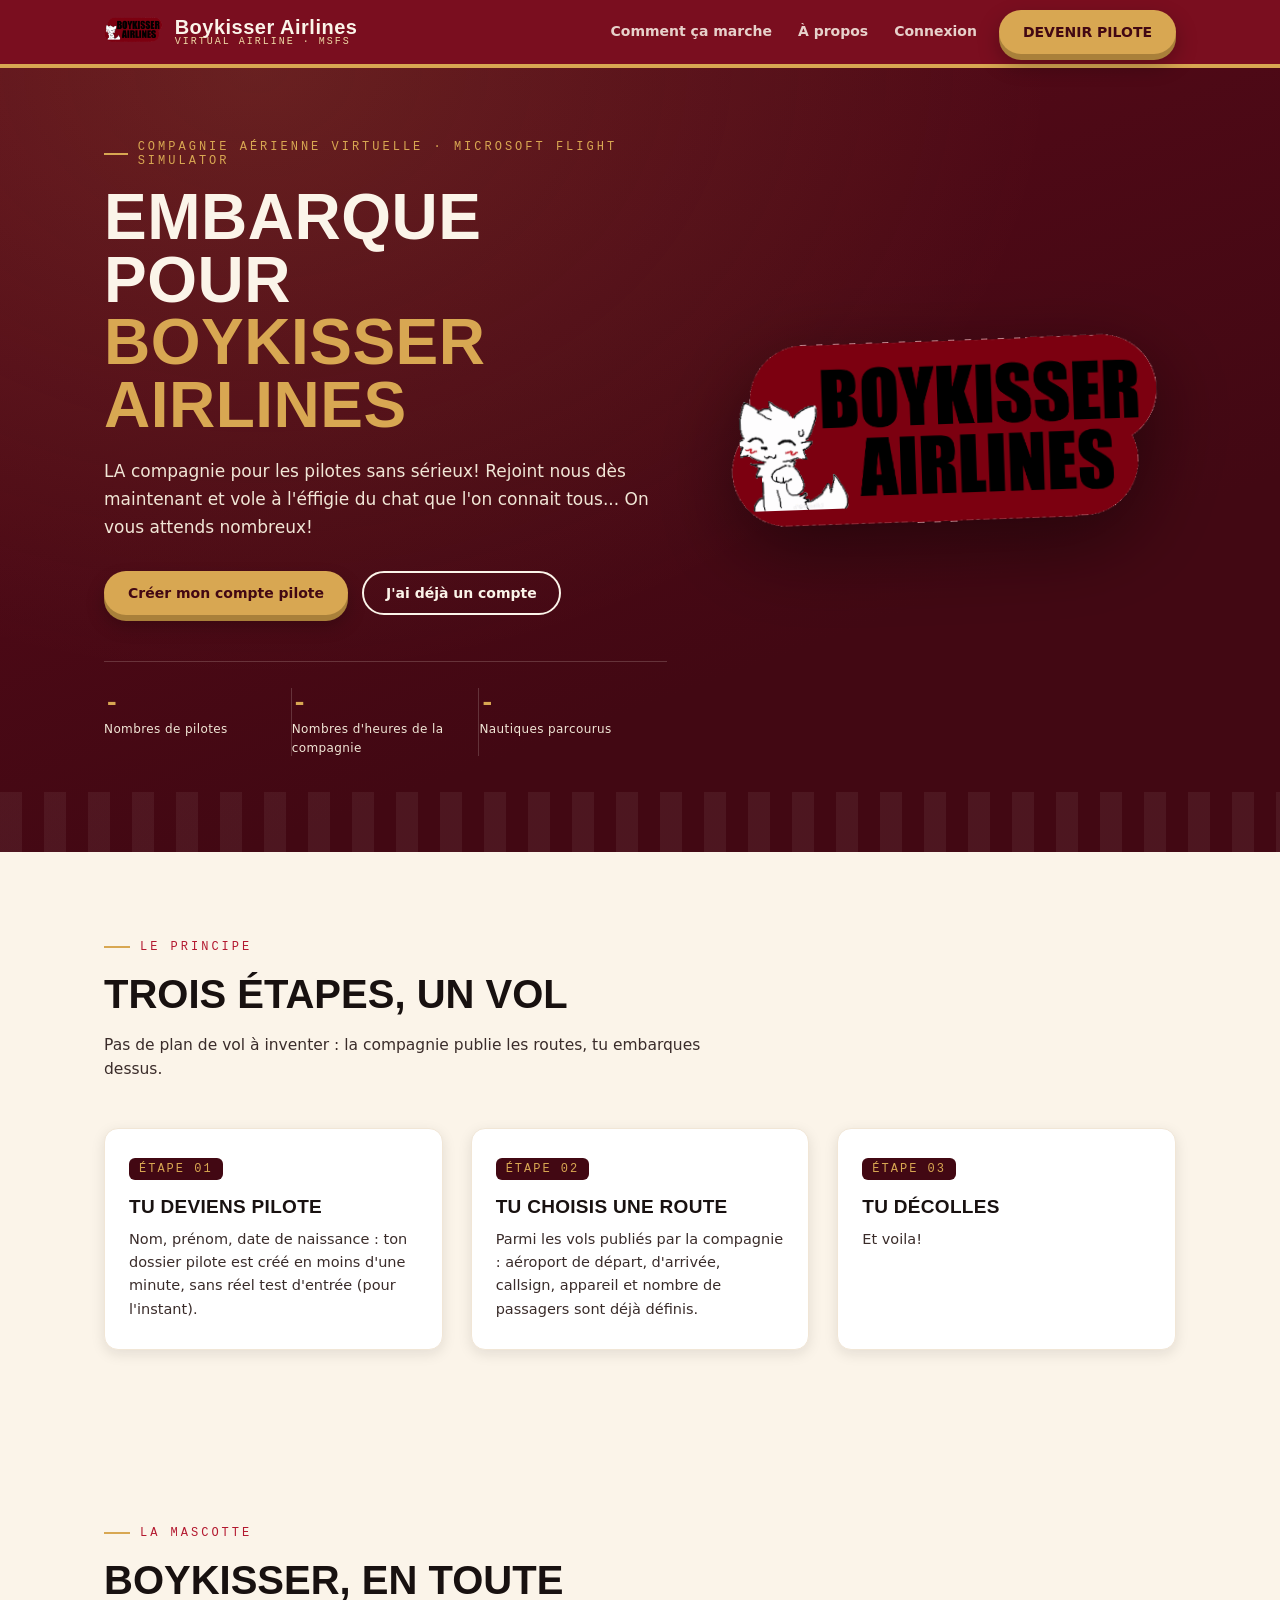
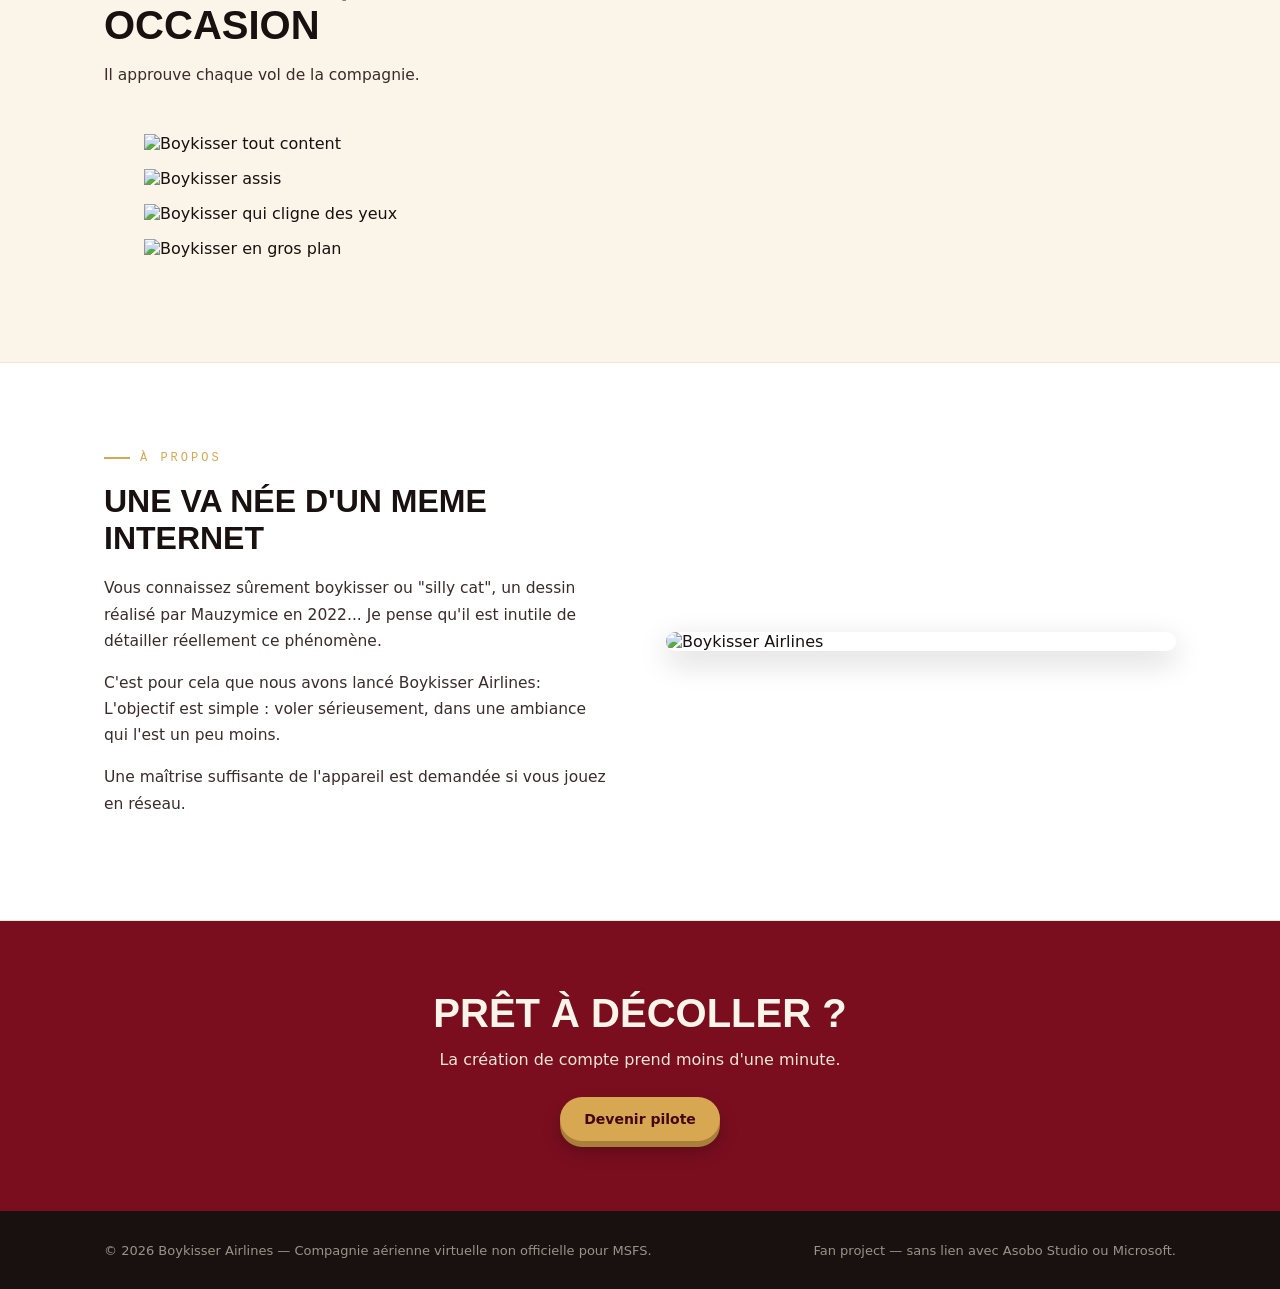
==== commit e0e59fd7: "Update index.html" ====
--- a/index.html
+++ b/index.html
@@ -92,6 +92,30 @@
   </div>
 </section>
 
+<section class="gallery">
+  <div class="container">
+    <div class="section-head">
+      <div class="eyebrow">La mascotte</div>
+      <h2>Boykisser, en toute occasion</h2>
+      <p>Il approuve chaque vol de la compagnie.</p>
+    </div>
+    <div class="gallery__grid">
+      <figure class="gallery__item gallery__item--big">
+        <img src="boykisser-4.gif" alt="Boykisser tout content">
+      </figure>
+      <figure class="gallery__item">
+        <img src="boykisser-1.png" alt="Boykisser assis">
+      </figure>
+      <figure class="gallery__item">
+        <img src="boykisser-2.png" alt="Boykisser qui cligne des yeux">
+      </figure>
+      <figure class="gallery__item">
+        <img src="boykisser-3.webp" alt="Boykisser en gros plan">
+      </figure>
+    </div>
+  </div>
+</section>
+
 <section class="about" id="a-propos">
   <div class="container about__grid">
     <div>
@@ -111,7 +135,7 @@
         Une maîtrise suffisante de l'appareil est demandée si vous jouez en réseau.
       </p>
     </div>
-    <img src="logo.png" alt="Boykisser Airlines">
+    <img src="boykisser-1.png" alt="Boykisser Airlines">
   </div>
 </section>
 
@@ -130,5 +154,14 @@
   </div>
 </footer>
 
+<!-- Sons du site -->
+<audio id="site-audio" src="site-audio.mp3" loop preload="auto"></audio>
+<audio id="meow-audio" src="meow.mp3" preload="auto"></audio>
+
+<!-- Bouton son, apparaît si la lecture automatique est bloquée par le navigateur -->
+<button id="sound-unlock" class="sound-unlock hidden" aria-label="Activer le son">🔇 Activer le son</button>
+
+<script src="site-audio.js"></script>
+
 </body>
 </html>
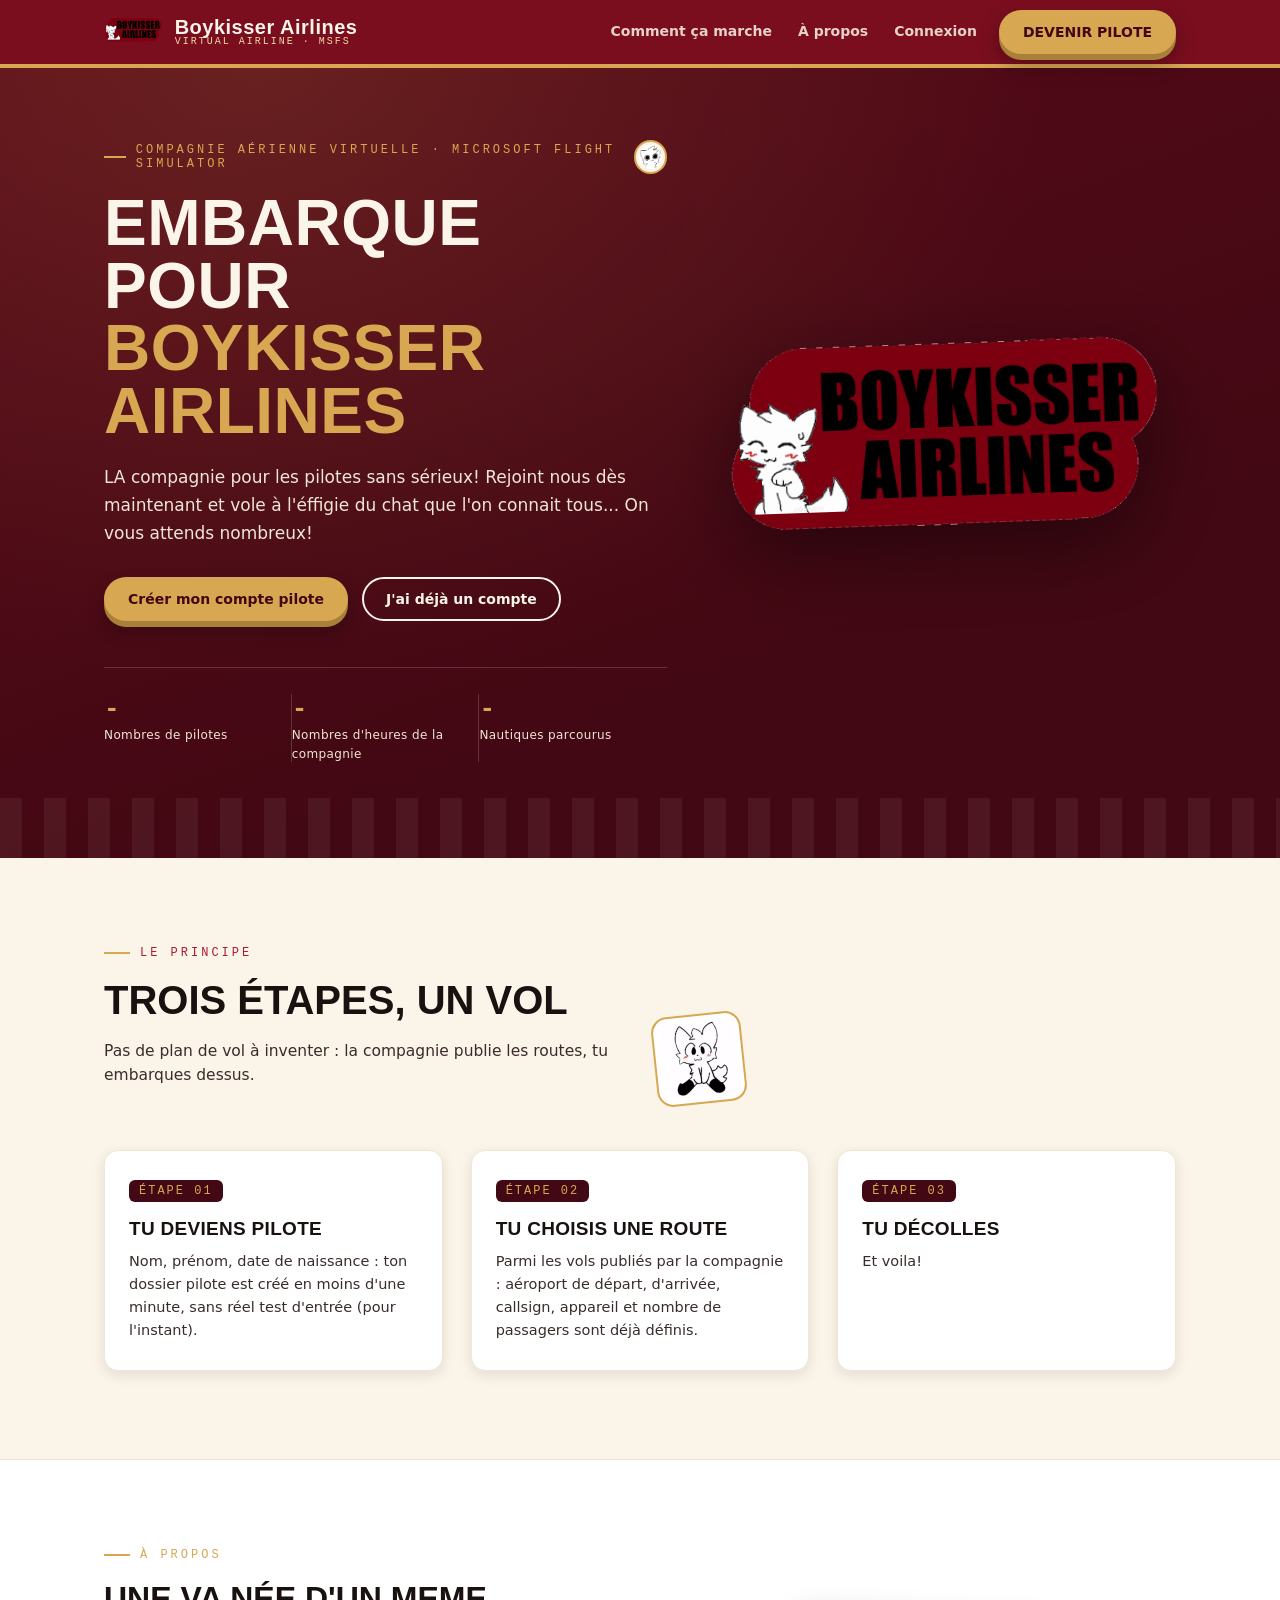
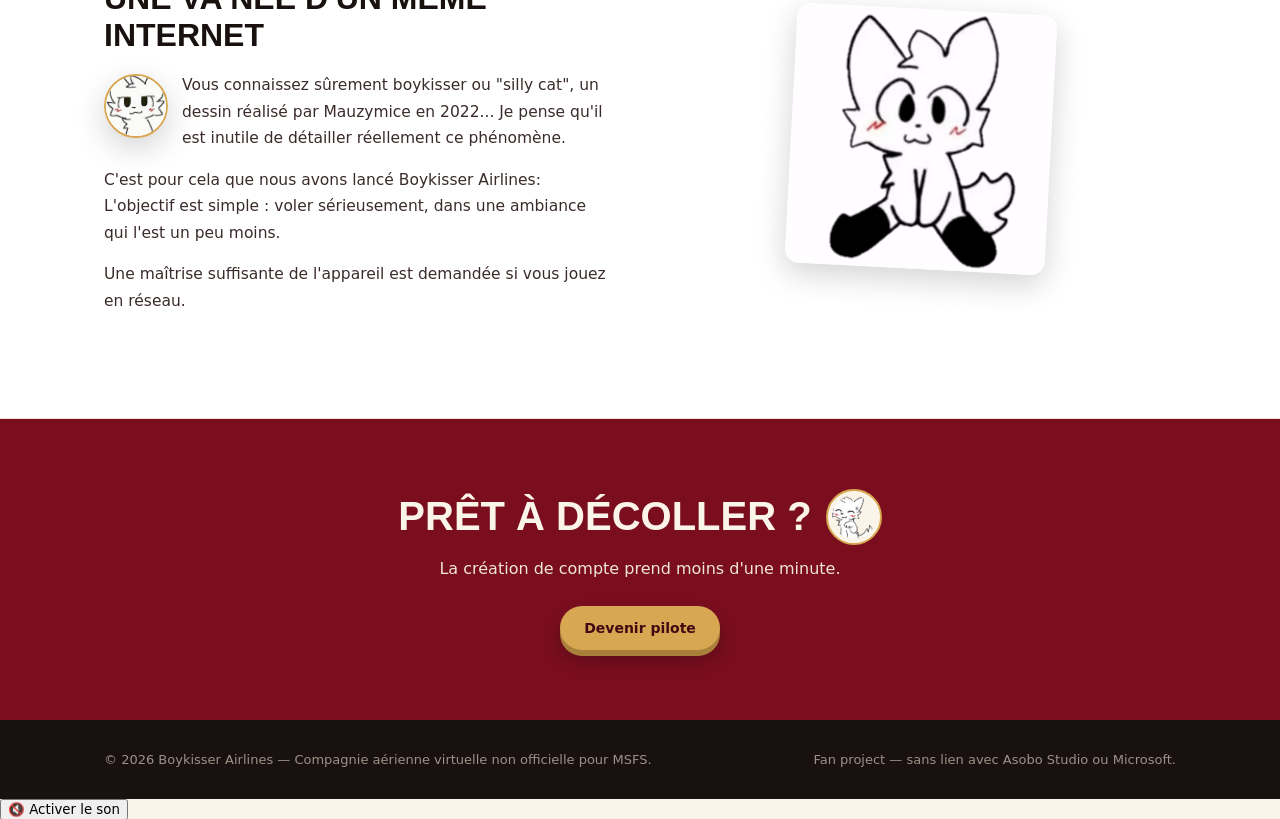
==== commit b96f01d3: "Update index.html" ====
--- a/index.html
+++ b/index.html
@@ -30,7 +30,10 @@
 <section class="hero">
   <div class="container hero__grid">
     <div>
-      <div class="eyebrow">Compagnie aérienne virtuelle · Microsoft Flight Simulator</div>
+      <div class="eyebrow" style="display:flex;align-items:center;gap:10px;">
+        <span>Compagnie aérienne virtuelle · Microsoft Flight Simulator</span>
+        <img src="boykisser-2.png" alt="" style="width:34px;height:34px;object-fit:contain;background:var(--cream);border-radius:50%;border:2px solid var(--gold);padding:3px;">
+      </div>
       <h1>Embarque pour<br><em>Boykisser Airlines</em></h1>
       <p class="lead">
         LA compagnie pour les pilotes sans sérieux! Rejoint nous dès maintenant
@@ -66,10 +69,13 @@
 
 <section id="comment-ca-marche">
   <div class="container">
-    <div class="section-head">
-      <div class="eyebrow">Le principe</div>
-      <h2>Trois étapes, un vol</h2>
-      <p>Pas de plan de vol à inventer : la compagnie publie les routes, tu embarques dessus.</p>
+    <div class="section-head" style="display:flex;align-items:flex-end;justify-content:space-between;gap:24px;">
+      <div>
+        <div class="eyebrow">Le principe</div>
+        <h2>Trois étapes, un vol</h2>
+        <p>Pas de plan de vol à inventer : la compagnie publie les routes, tu embarques dessus.</p>
+      </div>
+      <img src="boykisser-1.png" alt="" style="width:90px;height:90px;object-fit:contain;background:var(--paper);border-radius:16px;border:2px solid var(--gold);padding:6px;transform:rotate(-6deg);flex-shrink:0;">
     </div>
     <div class="steps">
       <div class="step">
@@ -92,30 +98,6 @@
   </div>
 </section>
 
-<section class="gallery">
-  <div class="container">
-    <div class="section-head">
-      <div class="eyebrow">La mascotte</div>
-      <h2>Boykisser, en toute occasion</h2>
-      <p>Il approuve chaque vol de la compagnie.</p>
-    </div>
-    <div class="gallery__grid">
-      <figure class="gallery__item gallery__item--big">
-        <img src="boykisser-4.gif" alt="Boykisser tout content">
-      </figure>
-      <figure class="gallery__item">
-        <img src="boykisser-1.png" alt="Boykisser assis">
-      </figure>
-      <figure class="gallery__item">
-        <img src="boykisser-2.png" alt="Boykisser qui cligne des yeux">
-      </figure>
-      <figure class="gallery__item">
-        <img src="boykisser-3.webp" alt="Boykisser en gros plan">
-      </figure>
-    </div>
-  </div>
-</section>
-
 <section class="about" id="a-propos">
   <div class="container about__grid">
     <div>
@@ -124,6 +106,7 @@
         Une VA née d'un meme internet
       </h2>
       <p>
+        <img src="boykisser-3.webp" alt="" style="width:64px;height:64px;object-fit:cover;border-radius:50%;border:2px solid var(--gold);float:left;margin:2px 14px 6px 0;">
         Vous connaissez sûrement boykisser ou "silly cat", un dessin réalisé par Mauzymice en 2022...
         Je pense qu'il est inutile de détailler réellement ce phénomène.
       </p>
@@ -135,13 +118,16 @@
         Une maîtrise suffisante de l'appareil est demandée si vous jouez en réseau.
       </p>
     </div>
-    <img src="boykisser-1.png" alt="Boykisser Airlines">
+    <img src="boykisser-1.png" alt="Boykisser Airlines" style="max-width:260px;margin:0 auto;transform:rotate(3deg);">
   </div>
 </section>
 
 <section class="cta-band">
   <div class="container">
-    <h2>Prêt à décoller ?</h2>
+    <h2 style="display:flex;align-items:center;justify-content:center;gap:14px;">
+      Prêt à décoller ?
+      <img src="boykisser-4.gif" alt="" style="width:56px;height:56px;object-fit:contain;background:var(--cream);border-radius:50%;border:2px solid var(--gold);padding:4px;">
+    </h2>
     <p>La création de compte prend moins d'une minute.</p>
     <a href="register.html" class="btn btn--gold">Devenir pilote</a>
   </div>
